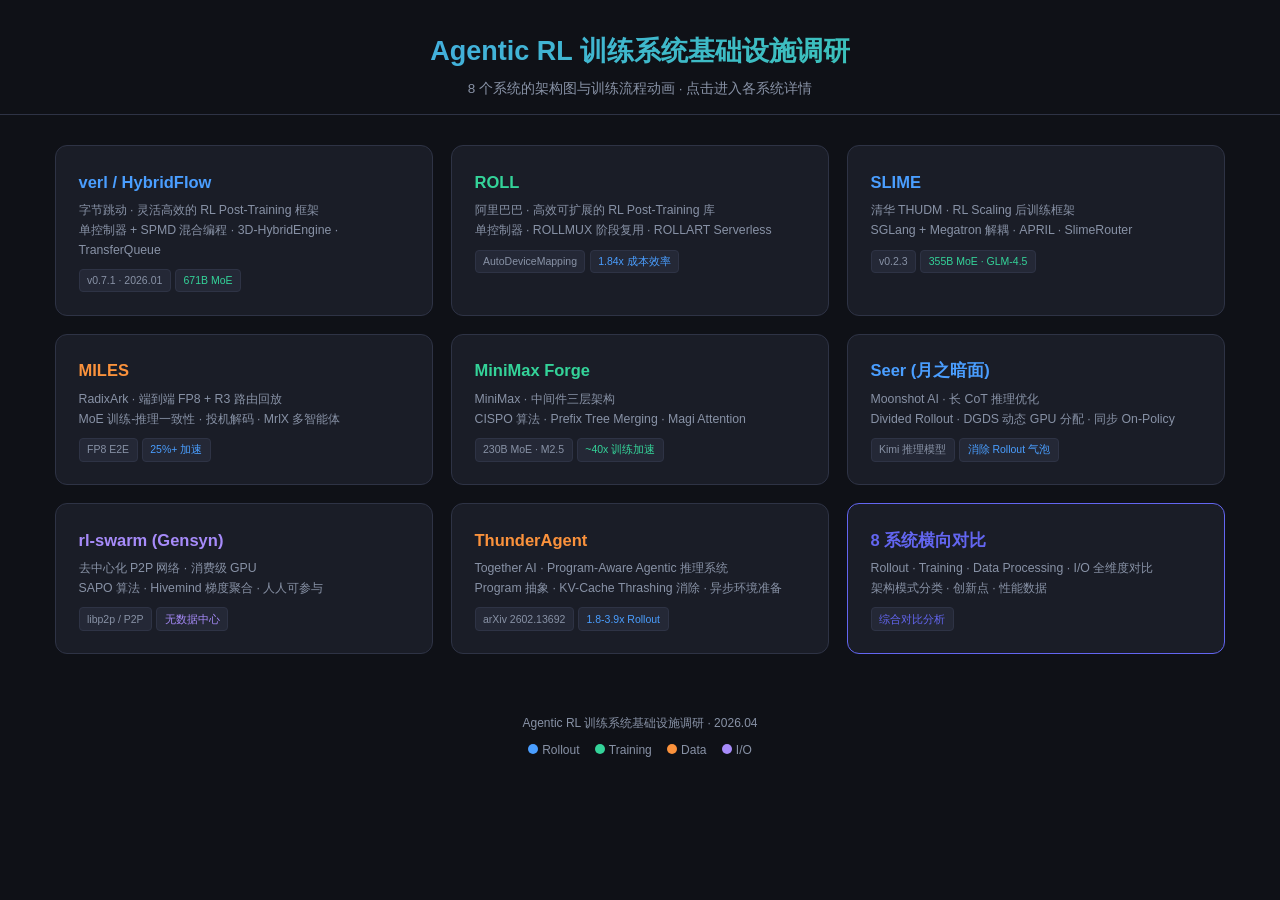
==== diagrams/index.html @ ea1bd6f6 "Add Agentic RL research report, architecture design, and verl agent training project - report.md: co" ====
<!DOCTYPE html>
<html lang="zh-CN">
<head>
<meta charset="UTF-8">
<meta name="viewport" content="width=device-width, initial-scale=1.0">
<title>Agentic RL 训练系统对比 - 导航</title>
<link rel="stylesheet" href="shared.css">
</head>
<body>

<div class="page-header">
  <h1>Agentic RL 训练系统基础设施调研</h1>
  <p class="subtitle">8 个系统的架构图与训练流程动画 · 点击进入各系统详情</p>
</div>

<div class="nav-grid">
  <a href="verl.html" class="nav-card">
    <h2 style="color:var(--rollout)">verl / HybridFlow</h2>
    <p>字节跳动 · 灵活高效的 RL Post-Training 框架</p>
    <p>单控制器 + SPMD 混合编程 · 3D-HybridEngine · TransferQueue</p>
    <span class="tag">v0.7.1 · 2026.01</span>
    <span class="tag" style="color:var(--training)">671B MoE</span>
  </a>

  <a href="roll.html" class="nav-card">
    <h2 style="color:var(--training)">ROLL</h2>
    <p>阿里巴巴 · 高效可扩展的 RL Post-Training 库</p>
    <p>单控制器 · ROLLMUX 阶段复用 · ROLLART Serverless</p>
    <span class="tag">AutoDeviceMapping</span>
    <span class="tag" style="color:var(--rollout)">1.84x 成本效率</span>
  </a>

  <a href="slime.html" class="nav-card">
    <h2 style="color:var(--rollout)">SLIME</h2>
    <p>清华 THUDM · RL Scaling 后训练框架</p>
    <p>SGLang + Megatron 解耦 · APRIL · SlimeRouter</p>
    <span class="tag">v0.2.3</span>
    <span class="tag" style="color:var(--training)">355B MoE · GLM-4.5</span>
  </a>

  <a href="miles.html" class="nav-card">
    <h2 style="color:var(--data)">MILES</h2>
    <p>RadixArk · 端到端 FP8 + R3 路由回放</p>
    <p>MoE 训练-推理一致性 · 投机解码 · MrlX 多智能体</p>
    <span class="tag">FP8 E2E</span>
    <span class="tag" style="color:var(--rollout)">25%+ 加速</span>
  </a>

  <a href="forge.html" class="nav-card">
    <h2 style="color:var(--training)">MiniMax Forge</h2>
    <p>MiniMax · 中间件三层架构</p>
    <p>CISPO 算法 · Prefix Tree Merging · Magi Attention</p>
    <span class="tag">230B MoE · M2.5</span>
    <span class="tag" style="color:var(--training)">~40x 训练加速</span>
  </a>

  <a href="seer.html" class="nav-card">
    <h2 style="color:var(--rollout)">Seer (月之暗面)</h2>
    <p>Moonshot AI · 长 CoT 推理优化</p>
    <p>Divided Rollout · DGDS 动态 GPU 分配 · 同步 On-Policy</p>
    <span class="tag">Kimi 推理模型</span>
    <span class="tag" style="color:var(--rollout)">消除 Rollout 气泡</span>
  </a>

  <a href="rl-swarm.html" class="nav-card">
    <h2 style="color:var(--io)">rl-swarm (Gensyn)</h2>
    <p>去中心化 P2P 网络 · 消费级 GPU</p>
    <p>SAPO 算法 · Hivemind 梯度聚合 · 人人可参与</p>
    <span class="tag">libp2p / P2P</span>
    <span class="tag" style="color:var(--io)">无数据中心</span>
  </a>

  <a href="thunderagent.html" class="nav-card">
    <h2 style="color:var(--data)">ThunderAgent</h2>
    <p>Together AI · Program-Aware Agentic 推理系统</p>
    <p>Program 抽象 · KV-Cache Thrashing 消除 · 异步环境准备</p>
    <span class="tag">arXiv 2602.13692</span>
    <span class="tag" style="color:var(--rollout)">1.8-3.9x Rollout</span>
  </a>

  <a href="comparison.html" class="nav-card" style="border-color:var(--accent)">
    <h2 style="color:var(--accent)">8 系统横向对比</h2>
    <p>Rollout · Training · Data Processing · I/O 全维度对比</p>
    <p>架构模式分类 · 创新点 · 性能数据</p>
    <span class="tag" style="color:var(--accent)">综合对比分析</span>
  </a>
</div>

<div style="text-align:center; padding:2rem; color:var(--text-muted); font-size:0.8rem;">
  <p>Agentic RL 训练系统基础设施调研 · 2026.04</p>
  <p style="margin-top:0.5rem;">
    <span style="display:inline-block;width:10px;height:10px;border-radius:50%;background:var(--rollout);margin-right:4px"></span>Rollout
    <span style="display:inline-block;width:10px;height:10px;border-radius:50%;background:var(--training);margin:0 4px 0 12px"></span>Training
    <span style="display:inline-block;width:10px;height:10px;border-radius:50%;background:var(--data);margin:0 4px 0 12px"></span>Data
    <span style="display:inline-block;width:10px;height:10px;border-radius:50%;background:var(--io);margin:0 4px 0 12px"></span>I/O
  </p>
</div>

</body>
</html>
---- diagrams/shared.css ----
/* ===== Agentic RL System Diagrams - Shared Styles ===== */

/* ---------- Reset & Base ---------- */
*, *::before, *::after { box-sizing: border-box; margin: 0; padding: 0; }
html { font-size: 15px; }
body {
  font-family: -apple-system, BlinkMacSystemFont, "Segoe UI", Roboto, Helvetica, Arial, sans-serif;
  background: #0f1117;
  color: #e0e4ec;
  line-height: 1.6;
  overflow-x: hidden;
}

/* ---------- Color Tokens ---------- */
:root {
  /* Functional category colors */
  --rollout:      #4a9eff;   /* Blue   - Rollout / Generation */
  --rollout-bg:   rgba(74, 158, 255, .12);
  --training:     #34d399;   /* Green  - Training / Optimization */
  --training-bg:  rgba(52, 211, 153, .12);
  --data:         #fb923c;   /* Orange - Data Processing */
  --data-bg:      rgba(251, 146, 60, .12);
  --io:           #a78bfa;   /* Purple - I/O & Communication */
  --io-bg:        rgba(167, 139, 250, .12);

  /* Neutral */
  --surface:      #1a1d27;
  --surface-2:    #242836;
  --border:       #2e3345;
  --text-primary: #e0e4ec;
  --text-muted:   #8892a6;

  /* Accent */
  --accent:       #6366f1;
  --accent-glow:  rgba(99, 102, 241, .35);

  /* Particle */
  --particle-size: 6px;
}

/* ---------- Layout ---------- */
.page-header {
  text-align: center;
  padding: 2rem 1rem 1rem;
  border-bottom: 1px solid var(--border);
}
.page-header h1 {
  font-size: 1.8rem;
  font-weight: 700;
  background: linear-gradient(135deg, var(--rollout), var(--training));
  -webkit-background-clip: text;
  -webkit-text-fill-color: transparent;
  background-clip: text;
}
.page-header .subtitle {
  color: var(--text-muted);
  font-size: 0.9rem;
  margin-top: 0.3rem;
}

.diagram-container {
  position: relative;
  width: 100%;
  max-width: 1200px;
  margin: 2rem auto;
  padding: 0 1rem;
}

.section-title {
  font-size: 1.2rem;
  font-weight: 600;
  margin: 2rem 0 1rem;
  padding-left: 0.8rem;
  border-left: 3px solid var(--accent);
}

/* ---------- SVG Canvas ---------- */
.svg-canvas {
  width: 100%;
  background: var(--surface);
  border: 1px solid var(--border);
  border-radius: 12px;
  overflow: visible;
}

/* ---------- Component Boxes ---------- */
.comp-box {
  rx: 8;
  ry: 8;
  stroke-width: 1.5;
  transition: filter 0.3s, opacity 0.3s;
}
.comp-box.rollout  { fill: var(--rollout-bg);  stroke: var(--rollout);  }
.comp-box.training { fill: var(--training-bg); stroke: var(--training); }
.comp-box.data     { fill: var(--data-bg);     stroke: var(--data);     }
.comp-box.io       { fill: var(--io-bg);       stroke: var(--io);       }

.comp-box.active {
  filter: drop-shadow(0 0 12px currentColor);
}
.comp-box.dimmed {
  opacity: 0.3;
}

/* Component labels */
.comp-label {
  font-size: 13px;
  font-weight: 600;
  fill: var(--text-primary);
  text-anchor: middle;
  dominant-baseline: central;
  pointer-events: none;
}
.comp-sublabel {
  font-size: 10px;
  fill: var(--text-muted);
  text-anchor: middle;
  dominant-baseline: central;
  pointer-events: none;
}

/* ---------- Arrows / Paths ---------- */
.flow-arrow {
  fill: none;
  stroke-width: 1.5;
  stroke-dasharray: none;
  marker-end: url(#arrowhead);
}
.flow-arrow.rollout  { stroke: var(--rollout);  }
.flow-arrow.training { stroke: var(--training); }
.flow-arrow.data     { stroke: var(--data);     }
.flow-arrow.io       { stroke: var(--io);       }
.flow-arrow.dimmed   { opacity: 0.15; }

/* ---------- Particles ---------- */
.particle {
  r: 3;
  opacity: 0;
}
.particle.rollout  { fill: var(--rollout);  }
.particle.training { fill: var(--training); }
.particle.data     { fill: var(--data);     }
.particle.io       { fill: var(--io);       }

.particle.active {
  opacity: 1;
  filter: drop-shadow(0 0 4px currentColor);
}

/* ---------- Stage Indicator ---------- */
.stage-badge {
  display: inline-block;
  padding: 0.25rem 0.8rem;
  border-radius: 20px;
  font-size: 0.8rem;
  font-weight: 600;
  margin: 0 0.3rem;
  transition: all 0.3s;
}
.stage-badge.rollout  { background: var(--rollout-bg);  color: var(--rollout);  border: 1px solid var(--rollout);  }
.stage-badge.training { background: var(--training-bg); color: var(--training); border: 1px solid var(--training); }
.stage-badge.data     { background: var(--data-bg);     color: var(--data);     border: 1px solid var(--data);     }
.stage-badge.io       { background: var(--io-bg);       color: var(--io);       border: 1px solid var(--io);       }
.stage-badge.active   { transform: scale(1.1); box-shadow: 0 0 12px currentColor; }

/* ---------- Control Panel ---------- */
.controls {
  display: flex;
  align-items: center;
  gap: 0.6rem;
  padding: 0.8rem 1.2rem;
  background: var(--surface-2);
  border: 1px solid var(--border);
  border-radius: 10px;
  margin: 1rem 0;
  flex-wrap: wrap;
}
.controls .btn {
  display: inline-flex;
  align-items: center;
  justify-content: center;
  width: 36px;
  height: 36px;
  border: 1px solid var(--border);
  border-radius: 8px;
  background: var(--surface);
  color: var(--text-primary);
  cursor: pointer;
  font-size: 1rem;
  transition: all 0.2s;
}
.controls .btn:hover {
  background: var(--accent);
  border-color: var(--accent);
}
.controls .btn.active {
  background: var(--accent);
  border-color: var(--accent);
}

.controls .speed-slider {
  -webkit-appearance: none;
  width: 100px;
  height: 4px;
  border-radius: 2px;
  background: var(--border);
  outline: none;
}
.controls .speed-slider::-webkit-slider-thumb {
  -webkit-appearance: none;
  width: 14px;
  height: 14px;
  border-radius: 50%;
  background: var(--accent);
  cursor: pointer;
}

.controls .speed-label {
  font-size: 0.75rem;
  color: var(--text-muted);
  min-width: 35px;
}

.controls .stage-indicators {
  display: flex;
  gap: 0.4rem;
  margin-left: auto;
}

/* ---------- Timeline / Progress ---------- */
.timeline {
  width: 100%;
  height: 6px;
  background: var(--surface-2);
  border-radius: 3px;
  margin: 0.8rem 0;
  overflow: hidden;
  cursor: pointer;
}
.timeline-fill {
  height: 100%;
  border-radius: 3px;
  background: linear-gradient(90deg, var(--rollout), var(--training), var(--data));
  transition: width 0.3s;
}

/* ---------- Legend ---------- */
.legend {
  display: flex;
  gap: 1.2rem;
  padding: 0.8rem 0;
  flex-wrap: wrap;
}
.legend-item {
  display: flex;
  align-items: center;
  gap: 0.4rem;
  font-size: 0.8rem;
  color: var(--text-muted);
}
.legend-dot {
  width: 10px;
  height: 10px;
  border-radius: 50%;
}
.legend-dot.rollout  { background: var(--rollout);  }
.legend-dot.training { background: var(--training); }
.legend-dot.data     { background: var(--data);     }
.legend-dot.io       { background: var(--io);       }

/* ---------- Info Cards ---------- */
.info-grid {
  display: grid;
  grid-template-columns: repeat(auto-fit, minmax(220px, 1fr));
  gap: 1rem;
  margin: 1rem 0;
}
.info-card {
  background: var(--surface);
  border: 1px solid var(--border);
  border-radius: 10px;
  padding: 1rem;
}
.info-card h3 {
  font-size: 0.85rem;
  font-weight: 600;
  margin-bottom: 0.5rem;
}
.info-card.rollout  h3 { color: var(--rollout);  }
.info-card.training h3 { color: var(--training); }
.info-card.data     h3 { color: var(--data);     }
.info-card.io       h3 { color: var(--io);       }

.info-card ul {
  list-style: none;
  font-size: 0.8rem;
  color: var(--text-muted);
}
.info-card li { padding: 0.15rem 0; }
.info-card li::before {
  content: "›";
  margin-right: 0.4rem;
  color: var(--text-muted);
}

/* ---------- Tooltip ---------- */
.tooltip {
  position: absolute;
  background: var(--surface-2);
  border: 1px solid var(--border);
  border-radius: 8px;
  padding: 0.6rem 0.8rem;
  font-size: 0.78rem;
  color: var(--text-primary);
  pointer-events: none;
  opacity: 0;
  transition: opacity 0.2s;
  z-index: 100;
  max-width: 260px;
  box-shadow: 0 4px 20px rgba(0,0,0,.4);
}
.tooltip.visible { opacity: 1; }

/* ---------- Keyframe Animations ---------- */
@keyframes pulse-glow {
  0%, 100% { filter: drop-shadow(0 0 4px currentColor); }
  50%      { filter: drop-shadow(0 0 16px currentColor); }
}
@keyframes particle-move {
  0%   { offset-distance: 0%; opacity: 1; }
  100% { offset-distance: 100%; opacity: 0.3; }
}
@keyframes fade-in {
  from { opacity: 0; transform: translateY(10px); }
  to   { opacity: 1; transform: translateY(0); }
}
.animate-in {
  animation: fade-in 0.5s ease forwards;
}

/* ---------- Responsive ---------- */
@media (max-width: 768px) {
  html { font-size: 13px; }
  .controls { gap: 0.4rem; padding: 0.6rem; }
  .controls .stage-indicators { margin-left: 0; margin-top: 0.4rem; width: 100%; }
  .info-grid { grid-template-columns: 1fr; }
}

/* ---------- Index / Navigation Page ---------- */
.nav-grid {
  display: grid;
  grid-template-columns: repeat(auto-fill, minmax(280px, 1fr));
  gap: 1.2rem;
  padding: 2rem 1rem;
  max-width: 1200px;
  margin: 0 auto;
}
.nav-card {
  background: var(--surface);
  border: 1px solid var(--border);
  border-radius: 12px;
  padding: 1.5rem;
  text-decoration: none;
  color: var(--text-primary);
  transition: all 0.3s;
  display: block;
}
.nav-card:hover {
  border-color: var(--accent);
  transform: translateY(-3px);
  box-shadow: 0 8px 30px var(--accent-glow);
}
.nav-card h2 {
  font-size: 1.1rem;
  margin-bottom: 0.4rem;
}
.nav-card p {
  font-size: 0.82rem;
  color: var(--text-muted);
}
.nav-card .tag {
  display: inline-block;
  font-size: 0.7rem;
  padding: 0.15rem 0.5rem;
  border-radius: 4px;
  margin-top: 0.6rem;
  background: var(--surface-2);
  color: var(--text-muted);
  border: 1px solid var(--border);
}

/* ---------- Comparison Page ---------- */
.comparison-row {
  display: grid;
  grid-template-columns: repeat(auto-fit, minmax(140px, 1fr));
  gap: 0.8rem;
  margin: 1rem 0;
}
.comparison-cell {
  background: var(--surface);
  border: 1px solid var(--border);
  border-radius: 8px;
  padding: 0.8rem;
  text-align: center;
  font-size: 0.8rem;
  transition: all 0.3s;
}
.comparison-cell.highlight {
  border-color: var(--accent);
  box-shadow: 0 0 12px var(--accent-glow);
}
.comparison-cell h4 {
  font-size: 0.75rem;
  color: var(--text-muted);
  margin-bottom: 0.3rem;
}
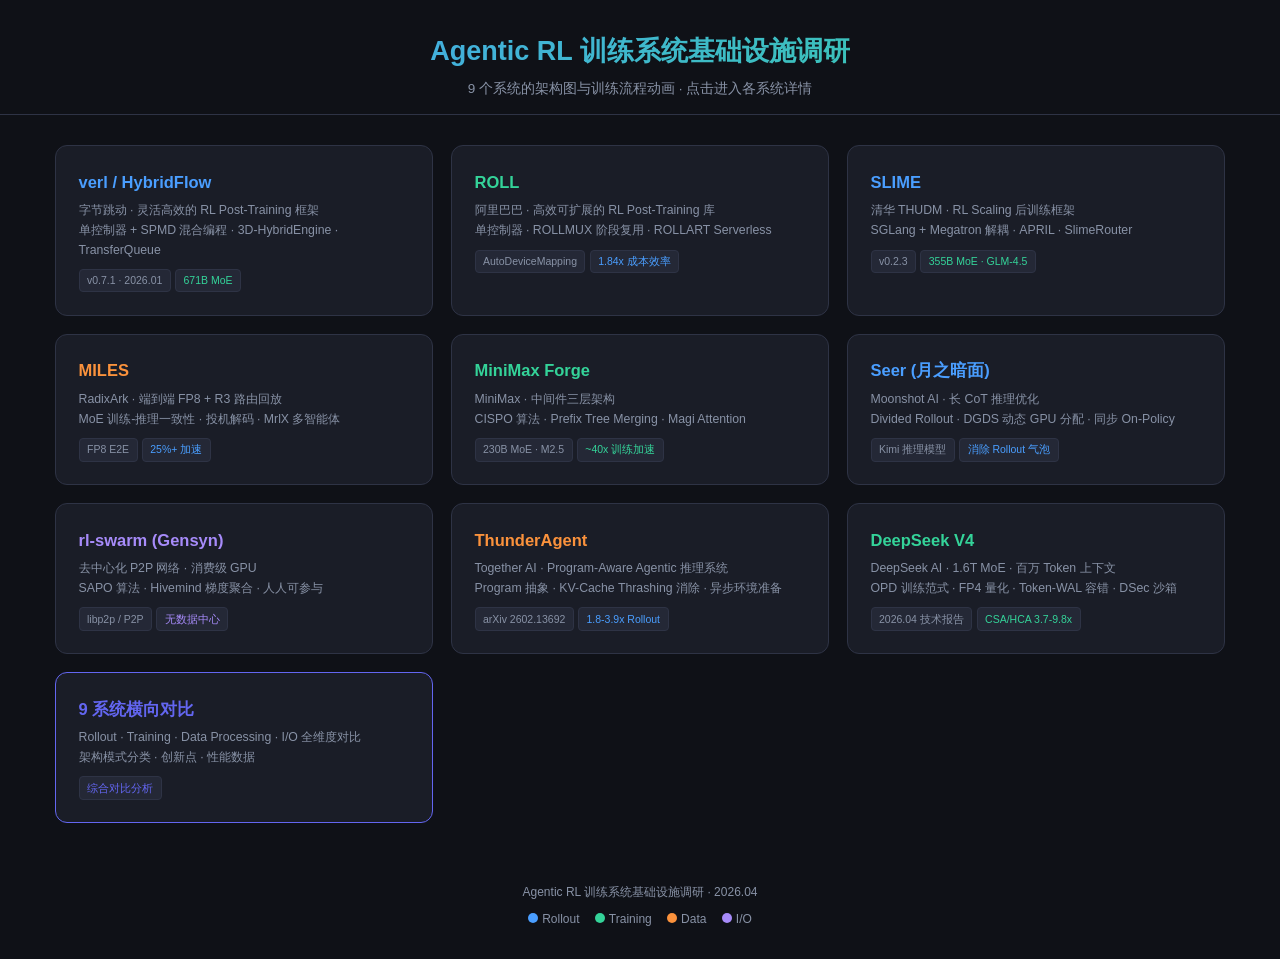
==== commit a4c268e0: "Update report, summary table, diagrams, and training code with GLM-5/Seer/V4 findings - report.md: E" ====
--- a/diagrams/index.html
+++ b/diagrams/index.html
@@ -10,7 +10,7 @@
 
 <div class="page-header">
   <h1>Agentic RL 训练系统基础设施调研</h1>
-  <p class="subtitle">8 个系统的架构图与训练流程动画 · 点击进入各系统详情</p>
+  <p class="subtitle">9 个系统的架构图与训练流程动画 · 点击进入各系统详情</p>
 </div>
 
 <div class="nav-grid">
@@ -78,8 +78,16 @@
     <span class="tag" style="color:var(--rollout)">1.8-3.9x Rollout</span>
   </a>
 
+  <a href="deepseek-v4.html" class="nav-card">
+    <h2 style="color:var(--training)">DeepSeek V4</h2>
+    <p>DeepSeek AI · 1.6T MoE · 百万 Token 上下文</p>
+    <p>OPD 训练范式 · FP4 量化 · Token-WAL 容错 · DSec 沙箱</p>
+    <span class="tag">2026.04 技术报告</span>
+    <span class="tag" style="color:var(--training)">CSA/HCA 3.7-9.8x</span>
+  </a>
+
   <a href="comparison.html" class="nav-card" style="border-color:var(--accent)">
-    <h2 style="color:var(--accent)">8 系统横向对比</h2>
+    <h2 style="color:var(--accent)">9 系统横向对比</h2>
     <p>Rollout · Training · Data Processing · I/O 全维度对比</p>
     <p>架构模式分类 · 创新点 · 性能数据</p>
     <span class="tag" style="color:var(--accent)">综合对比分析</span>
